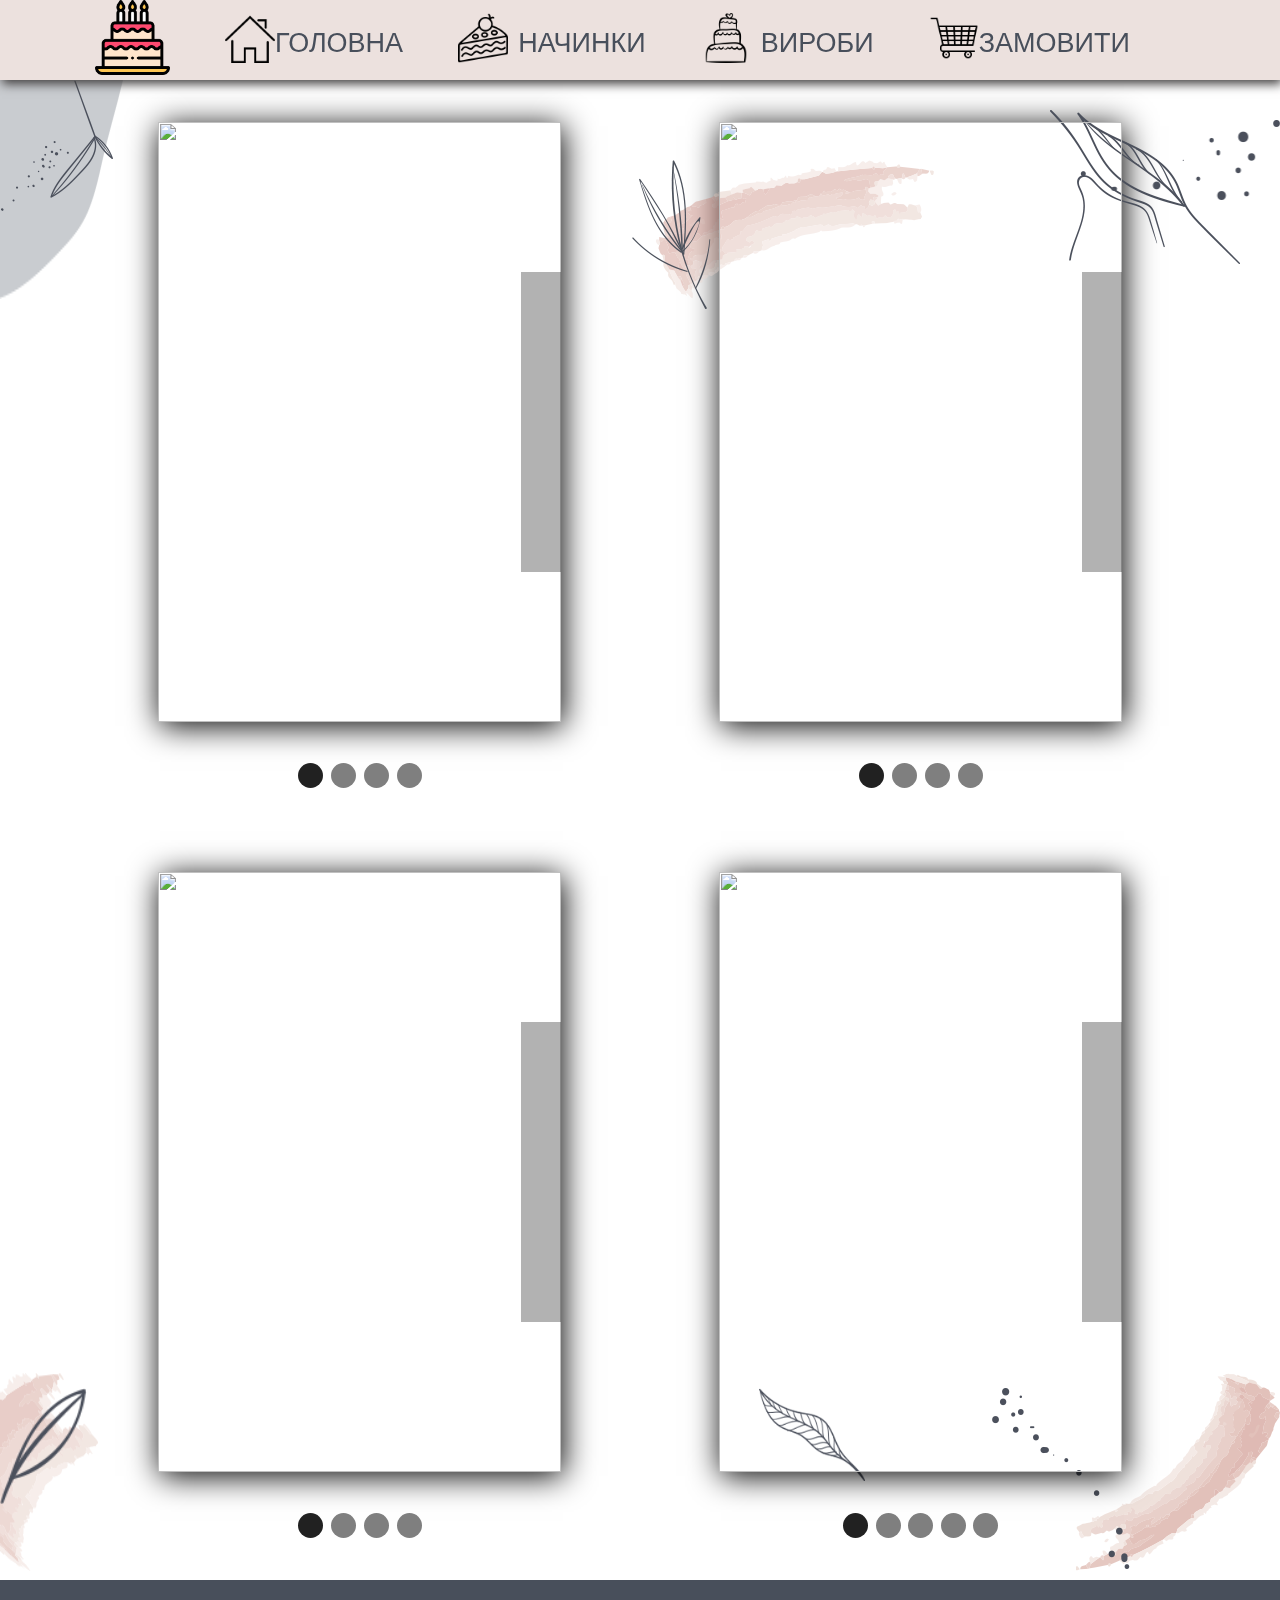
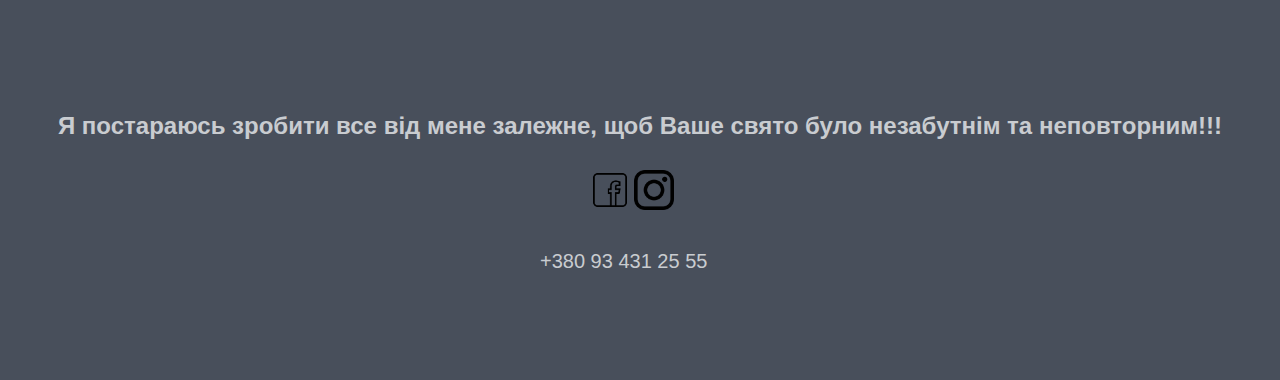
==== nachunki.html @ 6085fb6c "ver2" ====
<!DOCTYPE html>
<html lang="en">
<head>
    <link rel="stylesheet" href="nachunki.css">
    <meta charset="UTF-8">
    <meta http-equiv="X-UA-Compatible" content="IE=edge">
    <title>НАЧИНКИ | Авторська Кондитерська Ірини Бовтач</title>
</head>
<div class="container">
    <!-- HEADER -->
    <div class="header-wrapper">
        <header class="header">
           <div class="header-flex-wrap">
              <img src="logo.png" class="logo-header">
              <div class="navs">
                 <div class="nav1-wrapper">
                    <img src="nav1-icon.png" class="nav1-icon">
                    <a href="index.html" class="nav1"> головна</a>
                 </div>
                 <div class="nav3-wrapper">
                    <img src="nav3-icon.png" class="nav3-icon">
                    <a href="nachunki.html" class="nav3"> начинки</a>
                 </div>
                 <div class="nav4-wrapper">
                    <img src="nav4-icon.png" class="nav4-icon">
                    <a  href="torty.html" class="nav4">  вироби</a>
                 </div>
                 <div class="nav5-wrapper">
                    <img src="nav5-icon.png" class="nav5-icon">
                    <a  class="nav5"> замовити</a>
                 </div>
              </div>
           </div>
        </header>
     </div>
     <div class="main-wrapper">
        <div class="about-me-shapes1">
            <img src="shape-about-me1.png" class="shape-about-me1">
            <img src="shape-about-me2.png" class="shape-about-me2">
            <img src="shape-about-me3.png" class="shape-about-me3">
         </div>
         <div class="about-me-florals1">
            <img src="floral-about-me1.png" class="floral-about-me1">
            <img src="floral-about-me2.png" class="floral-about-me2">
            <img src="floral-about-me3.png" class="floral-about-me3">
         </div>
            <div class="slider1-and-2-wrapper">
                <!-- SLIDER1 -->
                <div class="slider1-wrapper"> 
                    <div class="slider1">
                        <button class="slider1-prev none"></button>
                        <div class="slider1-line">
                            <img src="nachunki/inside1.jpg" class="img1">
                            <img src="nachunki/inside2.jpg" class="img2">
                            <img src="nachunki/inside3.jpg" class="img3">
                            <img src="nachunki/inside4.jpg" class="img4">
                        </div>
                        <button class="slider1-next"></button>
                    </div>
                    <div class="slider1-dots-wrapper">
                        <div class="slider1-dot1 active"></div>
                        <div class="slider1-dot2"></div>
                        <div class="slider1-dot3"></div>
                        <div class="slider1-dot4"></div>
                    </div>
                </div>

                <!-- SLIDER2 -->
                <div class="slider2-wrapper"> 
                    <div class="slider2">
                        <button class="slider2-prev none"></button>
                        <div class="slider2-line">
                            <img src="nachunki/inside5.jpg" class="img5">
                            <img src="nachunki/inside6.jpg" class="img6">
                            <img src="nachunki/inside7.jpg" class="img7">
                            <img src="nachunki/inside8.jpg" class="img8">
                        </div>
                        <button class="slider2-next"></button>
                    </div>
                    <div class="slider2-dots-wrapper">
                        <div class="slider2-dot1 active"></div>
                        <div class="slider2-dot2"></div>
                        <div class="slider2-dot3"></div>
                        <div class="slider2-dot4"></div>
                    </div>
                </div>
            </div>
            <div class="slider3-and-4-wrapper">
                <!-- SLIDER3 -->
                <div class="slider3-wrapper"> 
                    <div class="slider3">
                        <button class="slider3-prev none"></button>
                        <div class="slider3-line">
                            <img src="nachunki/inside9.jpg" class="img9">
                            <img src="nachunki/inside10.jpg" class="img10">
                            <img src="nachunki/inside11.jpg" class="img11">
                            <img src="nachunki/inside12.jpg" class="img12">
                        </div>
                        <button class="slider3-next"></button>
                    </div>
                    <div class="slider3-dots-wrapper">
                        <div class="slider3-dot1 active"></div>
                        <div class="slider3-dot2"></div>
                        <div class="slider3-dot3"></div>
                        <div class="slider3-dot4"></div>
                    </div>
                </div>

                <!-- SLIDER4 -->
                <div class="slider4-wrapper"> 
                    <div class="slider4">
                        <button class="slider4-prev none"></button>
                        <div class="slider4-line">
                            <img src="nachunki/inside13.jpg" class="img13">
                            <img src="nachunki/inside14.jpg" class="img14">
                            <img src="nachunki/inside15.jpg" class="img15">
                            <img src="nachunki/inside16.jpg" class="img16">
                            <img src="nachunki/inside17.jpg" class="img17">
                        </div>
                        <button class="slider4-next"></button>
                    </div>
                    <div class="slider4-dots-wrapper">
                        <div class="slider4-dot1 active"></div>
                        <div class="slider4-dot2"></div>
                        <div class="slider4-dot3"></div>
                        <div class="slider4-dot4"></div>
                        <div class="slider4-dot5"></div>
                    </div>
                </div>
            </div>
            <div class="about-me-shapes2">
                <img src="shape-about-me4.png" class="shape-about-me4">
                <img src="shape-about-me6.png" class="shape-about-me6 ">
             </div>
             <div class="about-me-florals2">
                <img src="floral-about-me4.png" class="floral-about-me4">
                <img src="floral-about-me5.png" class="floral-about-me5">
                <img src="shape-about-me5.png" class="shape-about-me5 ">
             </div>
        </div>


    <!-- CONTACTS -->
    <div class="contacts">
        <h1 class="contacts-h1">Я постараюсь зробити все від мене залежне, щоб Ваше свято було  незабутнім та неповторним!!!</h1>
        <div class="social-wrapper">
           <img src="facebook.png" class="facebook">
           <img src="instagram.png" class="instagram">
        </div>
        <div class="call-wrapper">
           <a class="call" href="tel:+380 93 431 25 55">+380 93 431 25 55</a>
        </div>
     </div>
























     
</div>
    
</body>
<script src="nachunki.js"></script>
</html>
---- nachunki.css ----
html {
    scroll-behavior: smooth;
  }
body{
    font-family: Verdana, Geneva, Tahoma, sans-serif;
    margin: 0;
    padding: 0;
}
h1, h2, h3, h4, h5, h5, h6{
    margin: 0;
}
p{
    margin: 0 0 10px;
}

/*HEADER_________________
_______________________*/
.header-wrapper{
    height: 80px;
    width: 100%;
}

.header{
    box-shadow: 2px 4px 10px rgb(65, 63, 63);
    z-index: 100;
    width: 100%;
    box-sizing: border-box;
    height: 80px;
    position: fixed;
    background-color: #ece1de;
    padding-left: 95px;
    padding-right: 95px;
}
.header-flex-wrap{
    align-items: center;
    box-sizing: border-box;
    justify-content: space-between;
    display: flex;
}
.logo-header{
    cursor: pointer;
    width: 75px;
}
.navs{
    width: 100%;
    display: flex;
    justify-content: space-evenly;
}
.nav1{
    margin-top: 15px;
    cursor: pointer;
    box-sizing: border-box;
    text-transform: uppercase;
    text-decoration: none;
    color: #484f5b;
    font-size: 27px;
}
.nav1-icon{
    width: 50px;
}
.nav2{
    margin-left: 10px;
    margin-top: 15px;
    cursor: pointer;
    text-transform: uppercase;
    text-decoration: none;
    color: #484f5b;
    font-size: 27px;
}
.nav2-icon{
    width: 50px;
}
.nav3{
    margin-left: 10px;
    margin-top: 15px;
    cursor: pointer;
    text-transform: uppercase;
    text-decoration: none;
    color: #484f5b;
    font-size: 27px;
}
.nav3-icon{
    width: 50px;
}
.nav4{
    margin-left: 10px;
    margin-top: 15px;
    cursor: pointer;
    text-transform: uppercase;
    text-decoration: none;
    color: #484f5b;
    font-size: 27px;
}
.nav4-icon{
    width: 50px;
}
.nav5{
    margin-top: 15px;
    cursor: pointer;
    text-transform: uppercase;
    text-decoration: none;
    color: #484f5b;
    font-size: 27px;
}
.nav5-icon{
    width: 50px;
}
.nav1-wrapper{
    cursor: pointer;
    display: flex;
    box-sizing: border-box;
}
.nav2-wrapper{
    cursor: pointer;
    display: flex;
    box-sizing: border-box;
}
.nav3-wrapper{
    cursor: pointer;
    display: flex;
    box-sizing: border-box;
}
.nav4-wrapper{
    cursor: pointer;
    display: flex;
    box-sizing: border-box;
}
.nav5-wrapper{
    cursor: pointer;
    display: flex;
    box-sizing: border-box;
}
/*SLIDER1_________________
_______________________*/

.slider1-wrapper{
    height: 750px;
    justify-content: space-evenly;
    display: flex;
    flex-direction: column;
}
.slider1{
    display: flex;
    box-shadow: 2px 4px 30px #000;
    width:403px;
    height: 600px;
    overflow: hidden;
    margin: 0px auto;
}
.slider1-line{
    position: relative;
    left: 0;
    display: flex;
    width:403px;
    height: 600px;
    transition: 1s;
}
.img1{
    width:403px;
    height: 600px;
}
.img2{
    width:403px;
    height: 600px;
}
.img3{
    width:403px;
    height: 600px;
}
.img4{
    width:403px;
    height: 600px;
}
.slider1-prev{
    margin-top: 150px;
    transition: 0.3s;
    position: absolute;
    z-index: 1;
    height: 300px;
    width: 40px;
    border: none;
    background-color: #000;
    opacity: 0.3;
}
.slider1-prev:hover{
    position: absolute;
    z-index: 1;
    height: 300px;
    width: 40px;
    border: none;
    background-color: #000;
    opacity: 0.87;
}
.slider1-prev.none{
    display: none;
}

.slider1-next{
    visibility: visible;
    margin-left: 363px;
    margin-top: 150px;
    transition: 0.3s;
    position: absolute;
    z-index: 1;
    height: 300px;
    width: 40px;
    border: none;
    background-color: #000;
    opacity: 0.3;
}
.slider1-next:hover{
    opacity: 0.87;
}
.slider1-next.none{
    visibility: hidden;
}




.slider1-dots-wrapper{
    margin: 0px auto;
    justify-content: space-evenly;
    width: 140px;
    display: flex;
}

.slider1-dot1{
    width: 25px;
    height: 25px;
    border-radius: 50%;
    background-color: #000;
    opacity: 0.5;
}
.slider1-dot2{
    width: 25px;
    height: 25px;
    border-radius: 50%;
    background-color: #000;
    opacity: 0.5;
}
.slider1-dot3{
    width: 25px;
    height: 25px;
    border-radius: 50%;
    background-color: #000;
    opacity: 0.5;
}
.slider1-dot4{
    width: 25px;
    height: 25px;
    border-radius: 50%;
    background-color: #000;
    opacity: 0.5;
}

.slider1-dot1:hover{
    width: 25px;
    height: 25px;
    border-radius: 50%;
    background-color: #000;
    opacity: 0.7;
}
.slider1-dot2:hover{
    width: 25px;
    height: 25px;
    border-radius: 50%;
    background-color: #000;
    opacity: 0.7;
}
.slider1-dot3:hover{
    width: 25px;
    height: 25px;
    border-radius: 50%;
    background-color: #000;
    opacity: 0.7;
}
.slider1-dot4:hover{
    width: 25px;
    height: 25px;
    border-radius: 50%;
    background-color: #000;
    opacity: 0.7;
}



.slider1-dot1.active{
    width: 25px;
    height: 25px;
    border-radius: 50%;
    background-color: #000;
    opacity: 0.87;
}
.slider1-dot2.active{
    width: 25px;
    height: 25px;
    border-radius: 50%;
    background-color: #000;
    opacity: 0.87;
}
.slider1-dot3.active{
    width: 25px;
    height: 25px;
    border-radius: 50%;
    background-color: #000;
    opacity: 0.87;
}
.slider1-dot4.active{
    width: 25px;
    height: 25px;
    border-radius: 50%;
    background-color: #000;
    opacity: 0.87;
}






/*SLIDER2_________________
_______________________*/

.slider2-wrapper{
    height: 750px;
    justify-content: space-evenly;
    display: flex;
    flex-direction: column;
}
.slider2{
    display: flex;
    box-shadow: 2px 4px 30px #000;
    width:403px;
    height: 600px;
    overflow: hidden;
    margin: 0px auto;
}
.slider2-line{
    position: relative;
    left: 0;
    display: flex;
    width:403px;
    height: 600px;
    transition: 1s;
}
.img5{
    width:403px;
    height: 600px;
}
.img6{
    width:403px;
    height: 600px;
}
.img7{
    width:403px;
    height: 600px;
}
.img8{
    width:403px;
    height: 600px;
}
.slider2-prev{
    margin-top: 150px;
    transition: 0.3s;
    position: absolute;
    z-index: 1;
    height: 300px;
    width: 40px;
    border: none;
    background-color: #000;
    opacity: 0.3;
}
.slider2-prev:hover{
    position: absolute;
    z-index: 1;
    height: 300px;
    width: 40px;
    border: none;
    background-color: #000;
    opacity: 0.87;
}
.slider2-prev.none{
    display: none;
}

.slider2-next{
    visibility: visible;
    margin-left: 363px;
    margin-top: 150px;
    transition: 0.3s;
    position: absolute;
    z-index: 1;
    height: 300px;
    width: 40px;
    border: none;
    background-color: #000;
    opacity: 0.3;
}
.slider2-next:hover{
    opacity: 0.87;
}
.slider2-next.none{
    visibility: hidden;
}




.slider2-dots-wrapper{
    margin: 0px auto;
    justify-content: space-evenly;
    width: 140px;
    display: flex;
}

.slider2-dot1{
    width: 25px;
    height: 25px;
    border-radius: 50%;
    background-color: #000;
    opacity: 0.5;
}
.slider2-dot2{
    width: 25px;
    height: 25px;
    border-radius: 50%;
    background-color: #000;
    opacity: 0.5;
}
.slider2-dot3{
    width: 25px;
    height: 25px;
    border-radius: 50%;
    background-color: #000;
    opacity: 0.5;
}
.slider2-dot4{
    width: 25px;
    height: 25px;
    border-radius: 50%;
    background-color: #000;
    opacity: 0.5;
}

.slider2-dot1:hover{
    width: 25px;
    height: 25px;
    border-radius: 50%;
    background-color: #000;
    opacity: 0.7;
}
.slider2-dot2:hover{
    width: 25px;
    height: 25px;
    border-radius: 50%;
    background-color: #000;
    opacity: 0.7;
}
.slider2-dot3:hover{
    width: 25px;
    height: 25px;
    border-radius: 50%;
    background-color: #000;
    opacity: 0.7;
}
.slider2-dot4:hover{
    width: 25px;
    height: 25px;
    border-radius: 50%;
    background-color: #000;
    opacity: 0.7;
}



.slider2-dot1.active{
    width: 25px;
    height: 25px;
    border-radius: 50%;
    background-color: #000;
    opacity: 0.87;
}
.slider2-dot2.active{
    width: 25px;
    height: 25px;
    border-radius: 50%;
    background-color: #000;
    opacity: 0.87;
}
.slider2-dot3.active{
    width: 25px;
    height: 25px;
    border-radius: 50%;
    background-color: #000;
    opacity: 0.87;
}
.slider2-dot4.active{
    width: 25px;
    height: 25px;
    border-radius: 50%;
    background-color: #000;
    opacity: 0.87;
}








.slider1-and-2-wrapper{
    justify-content: space-evenly;
    width: 100%;
    display: flex;
}









/*SLIDER3_________________
_______________________*/

.slider3-wrapper{
    height: 750px;
    justify-content: space-evenly;
    display: flex;
    flex-direction: column;
}
.slider3{
    display: flex;
    box-shadow: 2px 4px 30px #000;
    width:403px;
    height: 600px;
    overflow: hidden;
    margin: 0px auto;
}
.slider3-line{
    position: relative;
    left: 0;
    display: flex;
    width:403px;
    height: 600px;
    transition: 1s;
}
.img9{
    width:403px;
    height: 600px;
}
.img10{
    width:403px;
    height: 600px;
}
.img11{
    width:403px;
    height: 600px;
}
.img12{
    width:403px;
    height: 600px;
}
.slider3-prev{
    margin-top: 150px;
    transition: 0.3s;
    position: absolute;
    z-index: 1;
    height: 300px;
    width: 40px;
    border: none;
    background-color: #000;
    opacity: 0.3;
}
.slider3-prev:hover{
    position: absolute;
    z-index: 1;
    height: 300px;
    width: 40px;
    border: none;
    background-color: #000;
    opacity: 0.87;
}
.slider3-prev.none{
    display: none;
}

.slider3-next{
    visibility: visible;
    margin-left: 363px;
    margin-top: 150px;
    transition: 0.3s;
    position: absolute;
    z-index: 1;
    height: 300px;
    width: 40px;
    border: none;
    background-color: #000;
    opacity: 0.3;
}
.slider3-next:hover{
    opacity: 0.87;
}
.slider3-next.none{
    visibility: hidden;
}




.slider3-dots-wrapper{
    margin: 0px auto;
    justify-content: space-evenly;
    width: 140px;
    display: flex;
}

.slider3-dot1{
    width: 25px;
    height: 25px;
    border-radius: 50%;
    background-color: #000;
    opacity: 0.5;
}
.slider3-dot2{
    width: 25px;
    height: 25px;
    border-radius: 50%;
    background-color: #000;
    opacity: 0.5;
}
.slider3-dot3{
    width: 25px;
    height: 25px;
    border-radius: 50%;
    background-color: #000;
    opacity: 0.5;
}
.slider3-dot4{
    width: 25px;
    height: 25px;
    border-radius: 50%;
    background-color: #000;
    opacity: 0.5;
}

.slider3-dot1:hover{
    width: 25px;
    height: 25px;
    border-radius: 50%;
    background-color: #000;
    opacity: 0.7;
}
.slider3-dot2:hover{
    width: 25px;
    height: 25px;
    border-radius: 50%;
    background-color: #000;
    opacity: 0.7;
}
.slider3-dot3:hover{
    width: 25px;
    height: 25px;
    border-radius: 50%;
    background-color: #000;
    opacity: 0.7;
}
.slider3-dot4:hover{
    width: 25px;
    height: 25px;
    border-radius: 50%;
    background-color: #000;
    opacity: 0.7;
}



.slider3-dot1.active{
    width: 25px;
    height: 25px;
    border-radius: 50%;
    background-color: #000;
    opacity: 0.87;
}
.slider3-dot2.active{
    width: 25px;
    height: 25px;
    border-radius: 50%;
    background-color: #000;
    opacity: 0.87;
}
.slider3-dot3.active{
    width: 25px;
    height: 25px;
    border-radius: 50%;
    background-color: #000;
    opacity: 0.87;
}
.slider3-dot4.active{
    width: 25px;
    height: 25px;
    border-radius: 50%;
    background-color: #000;
    opacity: 0.87;
}








/*SLIDER4_________________
_______________________*/

.slider4-wrapper{
    height: 750px;
    justify-content: space-evenly;
    display: flex;
    flex-direction: column;
}
.slider4{
    display: flex;
    box-shadow: 2px 4px 30px #000;
    width:403px;
    height: 600px;
    overflow: hidden;
    margin: 0px auto;
}
.slider4-line{
    position: relative;
    left: 0;
    display: flex;
    width:403px;
    height: 600px;
    transition: 1s;
}
.img13{
    width:403px;
    height: 600px;
}
.img14{
    width:403px;
    height: 600px;
}
.img15{
    width:403px;
    height: 600px;
}
.img16{
    width:403px;
    height: 600px;
}
.img17{
    width:403px;
    height: 600px;
}
.slider4-prev{
    margin-top: 150px;
    transition: 0.3s;
    position: absolute;
    z-index: 1;
    height: 300px;
    width: 40px;
    border: none;
    background-color: #000;
    opacity: 0.3;
}
.slider4-prev:hover{
    position: absolute;
    z-index: 1;
    height: 300px;
    width: 40px;
    border: none;
    background-color: #000;
    opacity: 0.87;
}
.slider4-prev.none{
    display: none;
}

.slider4-next{
    visibility: visible;
    margin-left: 363px;
    margin-top: 150px;
    transition: 0.3s;
    position: absolute;
    z-index: 1;
    height: 300px;
    width: 40px;
    border: none;
    background-color: #000;
    opacity: 0.3;
}
.slider4-next:hover{
    opacity: 0.87;
}
.slider4-next.none{
    visibility: hidden;
}




.slider4-dots-wrapper{
    margin: 0px auto;
    justify-content: space-evenly;
    width: 170px;
    display: flex;
}

.slider4-dot1{
    width: 25px;
    height: 25px;
    border-radius: 50%;
    background-color: #000;
    opacity: 0.5;
}
.slider4-dot2{
    width: 25px;
    height: 25px;
    border-radius: 50%;
    background-color: #000;
    opacity: 0.5;
}
.slider4-dot3{
    width: 25px;
    height: 25px;
    border-radius: 50%;
    background-color: #000;
    opacity: 0.5;
}
.slider4-dot4{
    width: 25px;
    height: 25px;
    border-radius: 50%;
    background-color: #000;
    opacity: 0.5;
}
.slider4-dot5{
    width: 25px;
    height: 25px;
    border-radius: 50%;
    background-color: #000;
    opacity: 0.5;
}

.slider4-dot1:hover{
    width: 25px;
    height: 25px;
    border-radius: 50%;
    background-color: #000;
    opacity: 0.7;
}
.slider4-dot2:hover{
    width: 25px;
    height: 25px;
    border-radius: 50%;
    background-color: #000;
    opacity: 0.7;
}
.slider4-dot3:hover{
    width: 25px;
    height: 25px;
    border-radius: 50%;
    background-color: #000;
    opacity: 0.7;
}
.slider4-dot4:hover{
    width: 25px;
    height: 25px;
    border-radius: 50%;
    background-color: #000;
    opacity: 0.7;
}
.slider4-dot5:hover{
    width: 25px;
    height: 25px;
    border-radius: 50%;
    background-color: #000;
    opacity: 0.7;
}


.slider4-dot1.active{
    width: 25px;
    height: 25px;
    border-radius: 50%;
    background-color: #000;
    opacity: 0.87;
}
.slider4-dot2.active{
    width: 25px;
    height: 25px;
    border-radius: 50%;
    background-color: #000;
    opacity: 0.87;
}
.slider4-dot3.active{
    width: 25px;
    height: 25px;
    border-radius: 50%;
    background-color: #000;
    opacity: 0.87;
}
.slider4-dot4.active{
    width: 25px;
    height: 25px;
    border-radius: 50%;
    background-color: #000;
    opacity: 0.87;
}
.slider4-dot5.active{
    width: 25px;
    height: 25px;
    border-radius: 50%;
    background-color: #000;
    opacity: 0.87;
}





.slider3-and-4-wrapper{
    position: relative;
    z-index: 3;
    display: flex;
    justify-content: space-evenly;
    width: 100%;
}



/*CONTACTS_________________
_______________________*/


.contacts{
    align-content: center;
    padding-top: 25px;
    box-sizing: border-box;
    height: 400px;
    background-color: #484f5b;
}
.social-wrapper{
    margin-top: 30px;
    margin-left: auto;
    margin-right: auto;
    height: 40px;
    width: 100px;
    justify-content: space-between;
    
}
.facebook{
    width: 40px;
}
.instagram{
    width: 40px;
}
.contacts-h1{
    color: #c9ccd0;
    text-align: center;
    width: 100%;
    transition: 1s;
    font-size: 24px;
}
.call-wrapper{
    margin-top: 40px;
    width: 200px;
    margin-left: auto;
    margin-right: auto;
}
.call:hover{
    margin-left: auto;
    margin-right: auto;
    margin-top: 40px;
    text-decoration: none;
    color: #242629;
    font-size: 20px;
}
.call{
    margin-left: auto;
    margin-right: auto;
    margin-top: 40px;
    text-decoration: none;
    color: #c9ccd0;
    font-size: 20px;
}




/*SHAPES_________________
_______________________*/



.shape-about-me1{
    position: relative;
}
.shape-about-me2{
    margin-left: 385px;
    margin-top: 80px;
    position: relative;
}
.shape-about-me3{
    position: relative;
    width: 200px;
    height: 80px;
    margin-top: 40px;
}
.about-me-shapes1{
    width: 100%;
    position: absolute;
    display: flex;
    justify-content: space-between;
}




.floral-about-me1{
    height: 131px;
    position: relative;
}
.floral-about-me2{
    margin-top: 80px;
    margin-left: 180px;
    position: relative;
}
.floral-about-me3{
    margin-top: 30px;
    margin-right: 40px;
    height: 154px;
    position: relative;
}
.about-me-florals1{
    width: 100%;
    position: absolute;
    display: flex;
    justify-content: space-between;
}





.shape-about-me4{
    position: relative;
}
.shape-about-me6{
    position: relative;
}

.about-me-shapes2{
    margin-top: -207px;
    width: 100%;
    position: absolute;
    display: flex;
    justify-content: space-between;
}



.floral-about-me4{
    height: 116px;
    position: relative;
}
.floral-about-me5{
    margin-left: 545px;
    height: 93px;
    position: relative;
}
.shape-about-me5{
    margin-right: 150px;
    height: 181px;
    position: relative;
}

.about-me-florals2{
    margin-top: -192px;
    width: 100%;
    position: absolute;
    display: flex;
    justify-content: space-between;
}
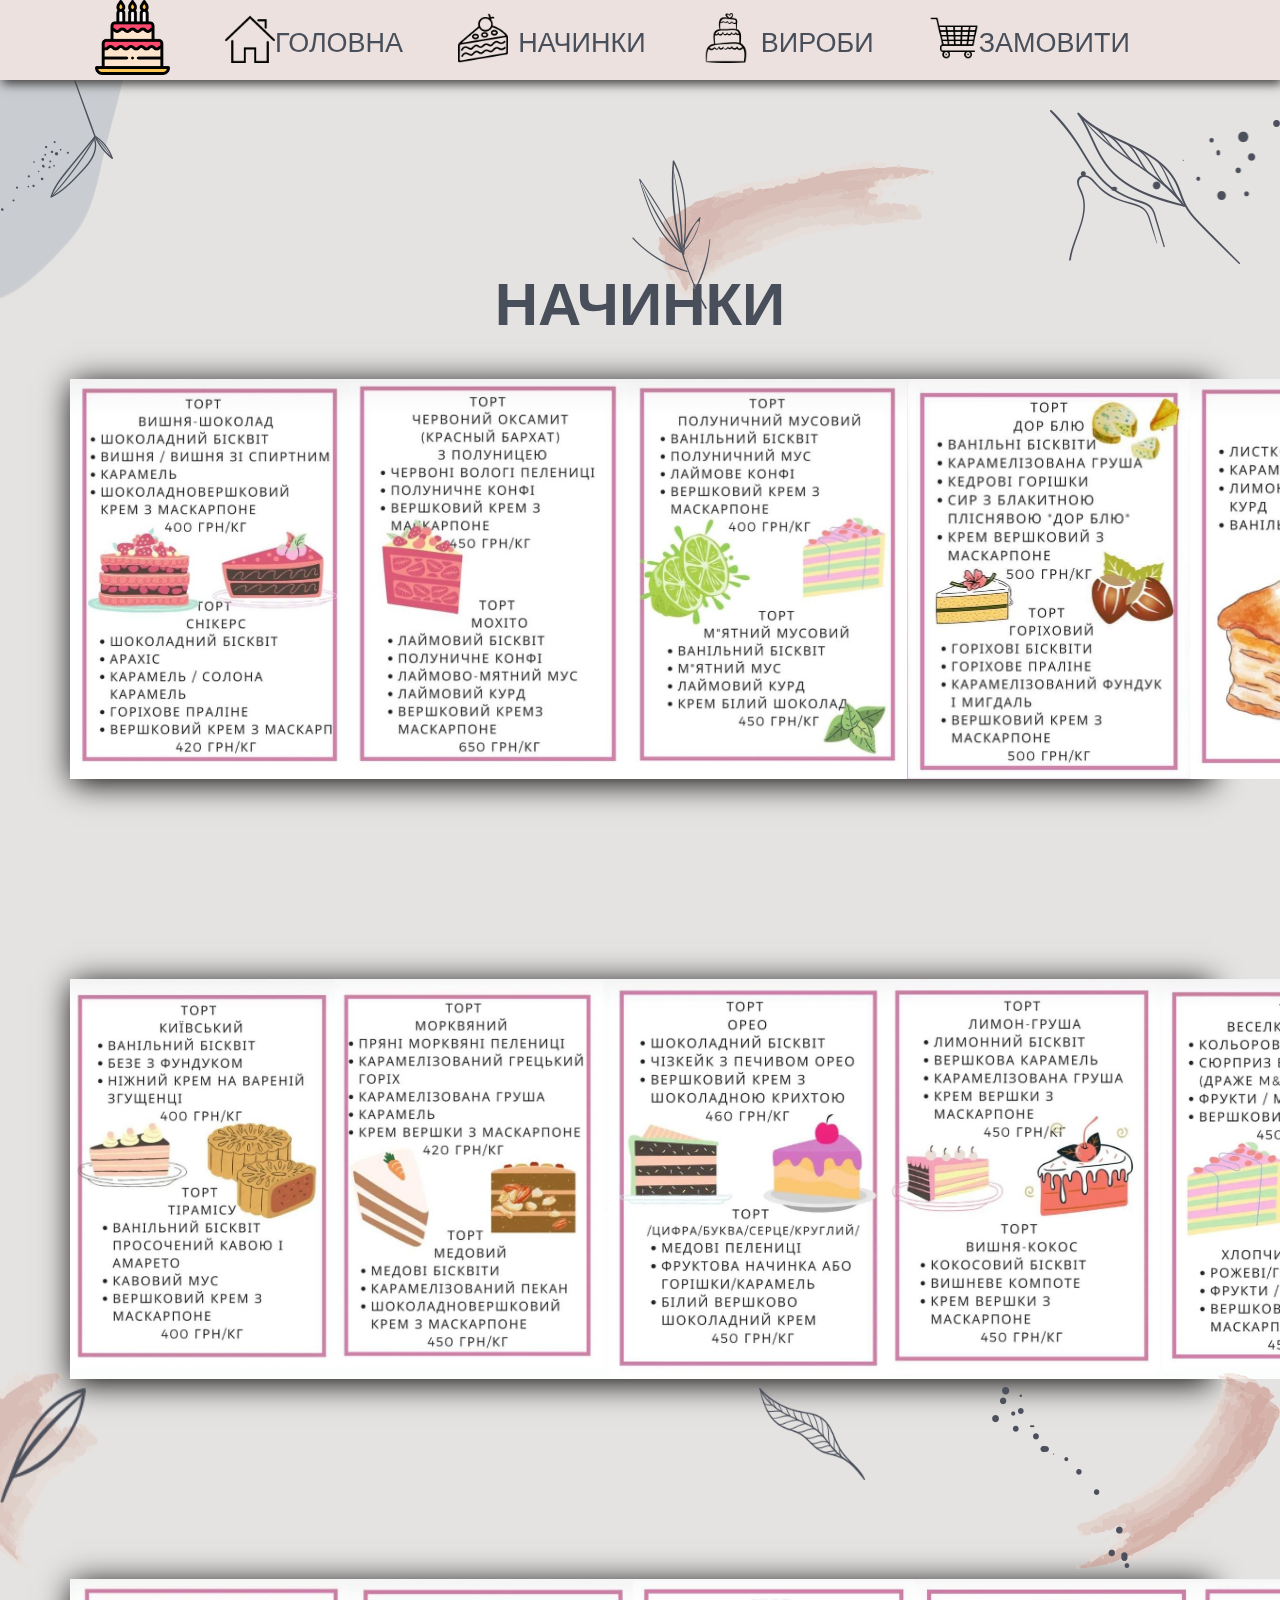
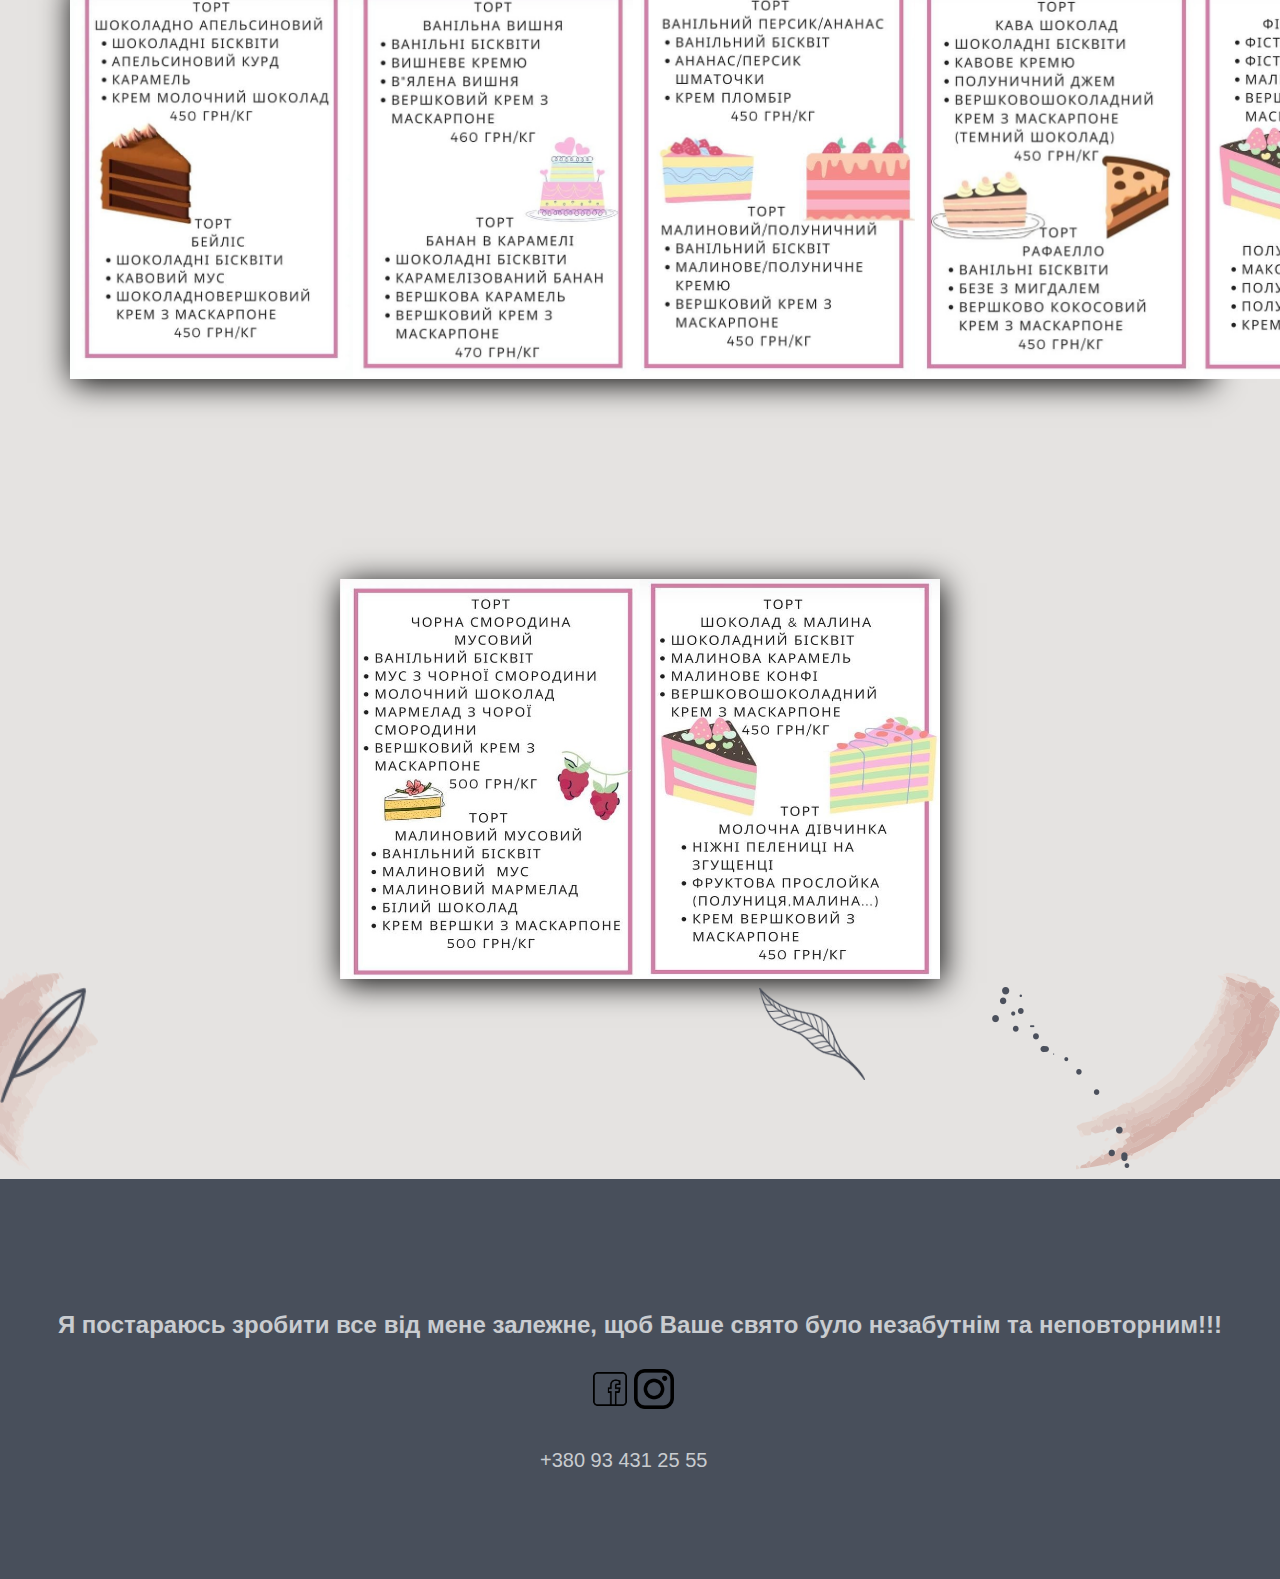
==== commit 55332447: "ver4" ====
--- a/nachunki.html
+++ b/nachunki.html
@@ -6,177 +6,301 @@
     <meta http-equiv="X-UA-Compatible" content="IE=edge">
     <title>НАЧИНКИ | Авторська Кондитерська Ірини Бовтач</title>
 </head>
-<div class="container">
-    <!-- HEADER -->
-    <div class="header-wrapper">
-        <header class="header">
-           <div class="header-flex-wrap">
-              <img src="logo.png" class="logo-header">
-              <div class="navs">
-                 <div class="nav1-wrapper">
-                    <img src="nav1-icon.png" class="nav1-icon">
-                    <a href="index.html" class="nav1"> головна</a>
-                 </div>
-                 <div class="nav3-wrapper">
-                    <img src="nav3-icon.png" class="nav3-icon">
-                    <a href="nachunki.html" class="nav3"> начинки</a>
-                 </div>
-                 <div class="nav4-wrapper">
-                    <img src="nav4-icon.png" class="nav4-icon">
-                    <a  href="torty.html" class="nav4">  вироби</a>
-                 </div>
-                 <div class="nav5-wrapper">
-                    <img src="nav5-icon.png" class="nav5-icon">
-                    <a  class="nav5"> замовити</a>
-                 </div>
-              </div>
-           </div>
-        </header>
-     </div>
-     <div class="main-wrapper">
+<body class="body">
+    <div class="container">
+        
+
+        <!-- HEADER -->
+        <div class="modal1">
+            <div class="modal1-content">
+            <img src="nachunki/inside1.jpg" class="img1-modal">
+        </div>
+        </div>
+
+        <div class="modal2">
+            <div class="modal2-content">
+            <img src="nachunki/inside2.jpg" class="img2-modal">
+        </div>
+        </div>
+
+        <div class="modal3">
+            <div class="modal3-content">
+            <img src="nachunki/inside3.jpg" class="img3-modal">
+        </div>
+        </div>
+
+        <div class="modal4">
+            <div class="modal4-content">
+            <img src="nachunki/inside4.jpg" class="img4-modal">
+        </div>
+        </div>
+
+        <div class="modal5">
+            <div class="modal5-content">
+            <img src="nachunki/inside5.jpg" class="img5-modal">
+        </div>
+        </div>
+
+        <div class="modal6">
+            <div class="modal6-content">
+            <img src="nachunki/inside6.jpg" class="img6-modal">
+        </div>
+        </div>
+
+        <div class="modal7">
+            <div class="modal7-content">
+            <img src="nachunki/inside7.jpg" class="img7-modal">
+        </div>
+        </div>
+
+        <div class="modal8">
+            <div class="modal8-content">
+            <img src="nachunki/inside8.jpg" class="img8-modal">
+        </div>
+        </div>
+
+        <div class="modal9">
+            <div class="modal9-content">
+            <img src="nachunki/inside9.jpg" class="img9-modal">
+        </div>
+        </div>
+
+        <div class="modal10">
+            <div class="modal10-content">
+            <img src="nachunki/inside10.jpg" class="img10-modal">
+        </div>
+        </div>
+
+        <div class="modal11">
+            <div class="modal11-content">
+            <img src="nachunki/inside11.jpg" class="img11-modal">
+        </div>
+        </div>
+
+        <div class="modal12">
+            <div class="modal12-content">
+            <img src="nachunki/inside12.jpg" class="img12-modal">
+        </div>
+        </div>
+
+        <div class="modal13">
+            <div class="modal13-content">
+            <img src="nachunki/inside13.jpg" class="img13-modal">
+        </div>
+        </div>
+
+        <div class="modal14">
+            <div class="modal14-content">
+            <img src="nachunki/inside14.jpg" class="img14-modal">
+        </div>
+        </div>
+
+        <div class="modal15">
+            <div class="modal15-content">
+            <img src="nachunki/inside15.jpg" class="img15-modal">
+        </div>
+        </div>
+
+        <div class="modal16">
+            <div class="modal16-content">
+            <img src="nachunki/inside16.jpg" class="img16-modal">
+        </div>
+        </div>
+
+        <div class="modal17">
+            <div class="modal17-content">
+            <img src="nachunki/inside17.jpg" class="img17-modal">
+        </div>
+        </div>
+
+
+
+
+
+
+
+
+
+
+
+
+
+
+
+
+
+
+
+
+
+
+
+
+
+
+
+
+
+
+
+
+
+
+
+
+
+
+
+
+
+
+
+
+
+
+
+        <div class="header-wrapper">
+            <header class="header">
+            <div class="header-flex-wrap">
+                <img src="logo.png" class="logo-header">
+                <div class="navs">
+                    <div class="nav1-wrapper">
+                        <img src="nav1-icon.png" class="nav1-icon">
+                        <a href="index.html" class="nav1"> головна</a>
+                    </div>
+                    <div class="nav3-wrapper">
+                        <img src="nav3-icon.png" class="nav3-icon">
+                        <a href="nachunki.html" class="nav3"> начинки</a>
+                    </div>
+                    <div class="nav4-wrapper">
+                        <img src="nav4-icon.png" class="nav4-icon">
+                        <a  href="torty.html" class="nav4">  вироби</a>
+                    </div>
+                    <div class="nav5-wrapper">
+                        <img src="nav5-icon.png" class="nav5-icon">
+                        <a  class="nav5"> замовити</a>
+                    </div>
+                </div>
+            </div>
+            </header>
+        </div>
+
+
+
+        
+
+
+
         <div class="about-me-shapes1">
             <img src="shape-about-me1.png" class="shape-about-me1">
             <img src="shape-about-me2.png" class="shape-about-me2">
             <img src="shape-about-me3.png" class="shape-about-me3">
-         </div>
-         <div class="about-me-florals1">
+        </div>
+        <div class="about-me-florals1">
             <img src="floral-about-me1.png" class="floral-about-me1">
             <img src="floral-about-me2.png" class="floral-about-me2">
             <img src="floral-about-me3.png" class="floral-about-me3">
-         </div>
-            <div class="slider1-and-2-wrapper">
-                <!-- SLIDER1 -->
-                <div class="slider1-wrapper"> 
-                    <div class="slider1">
-                        <button class="slider1-prev none"></button>
-                        <div class="slider1-line">
-                            <img src="nachunki/inside1.jpg" class="img1">
-                            <img src="nachunki/inside2.jpg" class="img2">
-                            <img src="nachunki/inside3.jpg" class="img3">
-                            <img src="nachunki/inside4.jpg" class="img4">
-                        </div>
-                        <button class="slider1-next"></button>
-                    </div>
-                    <div class="slider1-dots-wrapper">
-                        <div class="slider1-dot1 active"></div>
-                        <div class="slider1-dot2"></div>
-                        <div class="slider1-dot3"></div>
-                        <div class="slider1-dot4"></div>
-                    </div>
-                </div>
-
-                <!-- SLIDER2 -->
-                <div class="slider2-wrapper"> 
-                    <div class="slider2">
-                        <button class="slider2-prev none"></button>
-                        <div class="slider2-line">
-                            <img src="nachunki/inside5.jpg" class="img5">
-                            <img src="nachunki/inside6.jpg" class="img6">
-                            <img src="nachunki/inside7.jpg" class="img7">
-                            <img src="nachunki/inside8.jpg" class="img8">
-                        </div>
-                        <button class="slider2-next"></button>
-                    </div>
-                    <div class="slider2-dots-wrapper">
-                        <div class="slider2-dot1 active"></div>
-                        <div class="slider2-dot2"></div>
-                        <div class="slider2-dot3"></div>
-                        <div class="slider2-dot4"></div>
-                    </div>
-                </div>
-            </div>
-            <div class="slider3-and-4-wrapper">
-                <!-- SLIDER3 -->
-                <div class="slider3-wrapper"> 
-                    <div class="slider3">
-                        <button class="slider3-prev none"></button>
-                        <div class="slider3-line">
-                            <img src="nachunki/inside9.jpg" class="img9">
-                            <img src="nachunki/inside10.jpg" class="img10">
-                            <img src="nachunki/inside11.jpg" class="img11">
-                            <img src="nachunki/inside12.jpg" class="img12">
-                        </div>
-                        <button class="slider3-next"></button>
-                    </div>
-                    <div class="slider3-dots-wrapper">
-                        <div class="slider3-dot1 active"></div>
-                        <div class="slider3-dot2"></div>
-                        <div class="slider3-dot3"></div>
-                        <div class="slider3-dot4"></div>
-                    </div>
-                </div>
-
-                <!-- SLIDER4 -->
-                <div class="slider4-wrapper"> 
-                    <div class="slider4">
-                        <button class="slider4-prev none"></button>
-                        <div class="slider4-line">
-                            <img src="nachunki/inside13.jpg" class="img13">
-                            <img src="nachunki/inside14.jpg" class="img14">
-                            <img src="nachunki/inside15.jpg" class="img15">
-                            <img src="nachunki/inside16.jpg" class="img16">
-                            <img src="nachunki/inside17.jpg" class="img17">
-                        </div>
-                        <button class="slider4-next"></button>
-                    </div>
-                    <div class="slider4-dots-wrapper">
-                        <div class="slider4-dot1 active"></div>
-                        <div class="slider4-dot2"></div>
-                        <div class="slider4-dot3"></div>
-                        <div class="slider4-dot4"></div>
-                        <div class="slider4-dot5"></div>
-                    </div>
-                </div>
-            </div>
+        </div>
+        <div class="sliders-wrapper">
+            
+            <h1 class="main-h1">начинки</h1>
+
+            <div class="slider1"> 
+                <div class="slider1-line">
+                    <img src="nachunki/inside1.jpg" class="img1">
+                    <img src="nachunki/inside2.jpg" class="img2">
+                    <img src="nachunki/inside3.jpg" class="img3">
+                    <img src="nachunki/inside4.jpg" class="img4">
+                    <img src="nachunki/inside5.jpg" class="img5">
+                </div>
+            </div>
+
+            <div class="slider2"> 
+                <div class="slider2-line">
+                    <img src="nachunki/inside6.jpg" class="img6">
+                    <img src="nachunki/inside7.jpg" class="img7">
+                    <img src="nachunki/inside8.jpg" class="img8">
+                    <img src="nachunki/inside9.jpg" class="img9">
+                    <img src="nachunki/inside10.jpg" class="img10">
+                </div>
+            </div>
+
+
             <div class="about-me-shapes2">
                 <img src="shape-about-me4.png" class="shape-about-me4">
                 <img src="shape-about-me6.png" class="shape-about-me6 ">
-             </div>
-             <div class="about-me-florals2">
+            </div>
+            <div class="about-me-florals2">
                 <img src="floral-about-me4.png" class="floral-about-me4">
                 <img src="floral-about-me5.png" class="floral-about-me5">
                 <img src="shape-about-me5.png" class="shape-about-me5 ">
-             </div>
-        </div>
-
-
-    <!-- CONTACTS -->
-    <div class="contacts">
-        <h1 class="contacts-h1">Я постараюсь зробити все від мене залежне, щоб Ваше свято було  незабутнім та неповторним!!!</h1>
-        <div class="social-wrapper">
-           <img src="facebook.png" class="facebook">
-           <img src="instagram.png" class="instagram">
-        </div>
-        <div class="call-wrapper">
-           <a class="call" href="tel:+380 93 431 25 55">+380 93 431 25 55</a>
-        </div>
-     </div>
-
-
-
-
-
-
-
-
-
-
-
-
-
-
-
-
-
-
-
-
-
-
-
-
-     
-</div>
+            </div>
+
+
+            <div class="slider3"> 
+                <div class="slider3-line">
+                    <img src="nachunki/inside11.jpg" class="img11">
+                    <img src="nachunki/inside12.jpg" class="img12">
+                    <img src="nachunki/inside13.jpg" class="img13">
+                    <img src="nachunki/inside14.jpg" class="img14">
+                    <img src="nachunki/inside15.jpg" class="img15">
+                </div>
+            </div>
+            
+            <div class="slider4"> 
+                <div class="slider4-line">
+                    <img src="nachunki/inside16.jpg" class="img16">
+                    <img src="nachunki/inside17.jpg" class="img17">
+                </div>
+            </div>
+            <div class="about-me-shapes2">
+                <img src="shape-about-me4.png" class="shape-about-me4">
+                <img src="shape-about-me6.png" class="shape-about-me6 ">
+            </div>
+            <div class="about-me-florals2">
+                <img src="floral-about-me4.png" class="floral-about-me4">
+                <img src="floral-about-me5.png" class="floral-about-me5">
+                <img src="shape-about-me5.png" class="shape-about-me5 ">
+            </div>
+        </div>
+
+        <!-- CONTACTS -->
+        <div class="contacts">
+            <h1 class="contacts-h1">Я постараюсь зробити все від мене залежне, щоб Ваше свято було  незабутнім та неповторним!!!</h1>
+            <div class="social-wrapper">
+            <img src="facebook.png" class="facebook">
+            <img src="instagram.png" class="instagram">
+            </div>
+            <div class="call-wrapper">
+            <a class="call" href="tel:+380 93 431 25 55">+380 93 431 25 55</a>
+            </div>
+        </div>
+
+
+
+
+
+
+
+
+
+
+
+
+
+
+
+
+
+
+
+
+
+
+
+
+        
+    </div>
     
 </body>
 <script src="nachunki.js"></script>
--- a/nachunki.css
+++ b/nachunki.css
@@ -2,6 +2,7 @@
     scroll-behavior: smooth;
   }
 body{
+    scroll-behavior: smooth;
     font-family: Verdana, Geneva, Tahoma, sans-serif;
     margin: 0;
     padding: 0;
@@ -15,6 +16,18 @@
 
 /*HEADER_________________
 _______________________*/
+
+
+.main-h1{
+    margin-top: 40px;
+    text-transform: uppercase;
+    color: #484f5b;
+    text-align: center;
+    font-size: 60px;
+}
+
+
+
 .header-wrapper{
     height: 80px;
     width: 100%;
@@ -130,810 +143,909 @@
     display: flex;
     box-sizing: border-box;
 }
+
+
+
+
+
+
 /*SLIDER1_________________
 _______________________*/
-
-.slider1-wrapper{
-    height: 750px;
+.sliders-wrapper{
+    padding-top: 150px;
+    background-color: #e5e3e1;
+}
+
+
+.slider1{
+    margin-top: 40px;
+    height: 600px;
+    padding-left: 70px;
+    padding-right: 70px;
+}
+.slider1-line{
+    box-shadow: 2px 4px 30px #000;
+    display: flex;
+    height: 400px;
+    width: 100%;
     justify-content: space-evenly;
-    display: flex;
-    flex-direction: column;
-}
-.slider1{
-    display: flex;
+}
+
+.img1{
+    cursor: pointer;
+    transition: 0.2s;
+    height: 400px;
+    width: 300px;
+}
+.img2{
+    cursor: pointer;
+    transition: 0.2s;
+    height: 400px;
+    width: 300px;
+}
+.img3{
+    cursor: pointer;
+    transition: 0.2s;
+    height: 400px;
+    width: 300px;
+}
+.img4{
+    cursor: pointer;
+    transition: 0.2s;
+    height: 400px;
+    width: 300px;
+}
+.img5{
+    cursor: pointer;
+    transition: 0.2s;
+    height: 400px;
+    width: 300px;
+}
+
+
+
+.slider2{
+    height: 600px;
+    padding-left: 70px;
+    padding-right: 70px;
+}
+.slider2-line{
     box-shadow: 2px 4px 30px #000;
-    width:403px;
+    display: flex;
+    height: 400px;
+    width: 100%;
+    justify-content: space-evenly;
+}
+
+.img6{
+    cursor: pointer;
+    transition: 0.2s;
+    height: 400px;
+    width: 300px;
+}
+.img7{
+    cursor: pointer;
+    transition: 0.2s;
+    height: 400px;
+    width: 300px;
+}
+.img8{
+    cursor: pointer;
+    transition: 0.2s;
+    height: 400px;
+    width: 300px;
+}
+.img9{
+    cursor: pointer;
+    transition: 0.2s;
+    height: 400px;
+    width: 300px;
+}
+.img10{
+    cursor: pointer;
+    transition: 0.2s;
+    height: 400px;
+    width: 300px;
+}
+
+
+
+.slider3{
     height: 600px;
-    overflow: hidden;
-    margin: 0px auto;
-}
-.slider1-line{
-    position: relative;
-    left: 0;
-    display: flex;
-    width:403px;
+    padding-left: 70px;
+    padding-right: 70px;
+}
+.slider3-line{
+    box-shadow: 2px 4px 30px #000;
+    display: flex;
+    height: 400px;
+    width: 100%;
+    justify-content: space-evenly;
+}
+
+.img11{
+    cursor: pointer;
+    transition: 0.2s;
+    height: 400px;
+    width: 300px;
+}
+.img12{
+    cursor: pointer;
+    transition: 0.2s;
+    height: 400px;
+    width: 300px;
+}
+.img13{
+    cursor: pointer;
+    transition: 0.2s;
+    height: 400px;
+    width: 300px;
+}
+.img14{
+    cursor: pointer;
+    transition: 0.2s;
+    height: 400px;
+    width: 300px;
+}
+.img15{
+    cursor: pointer;
+    transition: 0.2s;
+    height: 400px;
+    width: 300px;
+}
+    
+
+
+.slider4{
     height: 600px;
-    transition: 1s;
-}
-.img1{
-    width:403px;
-    height: 600px;
-}
-.img2{
-    width:403px;
-    height: 600px;
-}
-.img3{
-    width:403px;
-    height: 600px;
-}
-.img4{
-    width:403px;
-    height: 600px;
-}
-.slider1-prev{
-    margin-top: 150px;
-    transition: 0.3s;
-    position: absolute;
-    z-index: 1;
-    height: 300px;
-    width: 40px;
-    border: none;
-    background-color: #000;
-    opacity: 0.3;
-}
-.slider1-prev:hover{
-    position: absolute;
-    z-index: 1;
-    height: 300px;
-    width: 40px;
-    border: none;
-    background-color: #000;
-    opacity: 0.87;
-}
-.slider1-prev.none{
-    display: none;
-}
-
-.slider1-next{
-    visibility: visible;
-    margin-left: 363px;
-    margin-top: 150px;
-    transition: 0.3s;
-    position: absolute;
-    z-index: 1;
-    height: 300px;
-    width: 40px;
-    border: none;
-    background-color: #000;
-    opacity: 0.3;
-}
-.slider1-next:hover{
-    opacity: 0.87;
-}
-.slider1-next.none{
-    visibility: hidden;
-}
-
-
-
-
-.slider1-dots-wrapper{
-    margin: 0px auto;
+    padding-left: 70px;
+    padding-right: 70px;
+}
+.slider4-line{
+    margin-left: auto;
+    margin-right: auto;
+    box-shadow: 2px 4px 30px #000;
+    display: flex;
+    height: 400px;
+    width: 600px;
     justify-content: space-evenly;
-    width: 140px;
-    display: flex;
-}
-
-.slider1-dot1{
-    width: 25px;
-    height: 25px;
-    border-radius: 50%;
-    background-color: #000;
-    opacity: 0.5;
-}
-.slider1-dot2{
-    width: 25px;
-    height: 25px;
-    border-radius: 50%;
-    background-color: #000;
-    opacity: 0.5;
-}
-.slider1-dot3{
-    width: 25px;
-    height: 25px;
-    border-radius: 50%;
-    background-color: #000;
-    opacity: 0.5;
-}
-.slider1-dot4{
-    width: 25px;
-    height: 25px;
-    border-radius: 50%;
-    background-color: #000;
-    opacity: 0.5;
-}
-
-.slider1-dot1:hover{
-    width: 25px;
-    height: 25px;
-    border-radius: 50%;
-    background-color: #000;
-    opacity: 0.7;
-}
-.slider1-dot2:hover{
-    width: 25px;
-    height: 25px;
-    border-radius: 50%;
-    background-color: #000;
-    opacity: 0.7;
-}
-.slider1-dot3:hover{
-    width: 25px;
-    height: 25px;
-    border-radius: 50%;
-    background-color: #000;
-    opacity: 0.7;
-}
-.slider1-dot4:hover{
-    width: 25px;
-    height: 25px;
-    border-radius: 50%;
-    background-color: #000;
-    opacity: 0.7;
-}
-
-
-
-.slider1-dot1.active{
-    width: 25px;
-    height: 25px;
-    border-radius: 50%;
-    background-color: #000;
-    opacity: 0.87;
-}
-.slider1-dot2.active{
-    width: 25px;
-    height: 25px;
-    border-radius: 50%;
-    background-color: #000;
-    opacity: 0.87;
-}
-.slider1-dot3.active{
-    width: 25px;
-    height: 25px;
-    border-radius: 50%;
-    background-color: #000;
-    opacity: 0.87;
-}
-.slider1-dot4.active{
-    width: 25px;
-    height: 25px;
-    border-radius: 50%;
-    background-color: #000;
-    opacity: 0.87;
-}
-
-
-
-
-
-
-/*SLIDER2_________________
-_______________________*/
-
-.slider2-wrapper{
-    height: 750px;
-    justify-content: space-evenly;
-    display: flex;
-    flex-direction: column;
-}
-.slider2{
-    display: flex;
-    box-shadow: 2px 4px 30px #000;
-    width:403px;
-    height: 600px;
-    overflow: hidden;
-    margin: 0px auto;
-}
-.slider2-line{
-    position: relative;
-    left: 0;
-    display: flex;
-    width:403px;
-    height: 600px;
-    transition: 1s;
-}
-.img5{
-    width:403px;
-    height: 600px;
-}
-.img6{
-    width:403px;
-    height: 600px;
-}
-.img7{
-    width:403px;
-    height: 600px;
-}
-.img8{
-    width:403px;
-    height: 600px;
-}
-.slider2-prev{
-    margin-top: 150px;
-    transition: 0.3s;
-    position: absolute;
-    z-index: 1;
-    height: 300px;
-    width: 40px;
-    border: none;
-    background-color: #000;
-    opacity: 0.3;
-}
-.slider2-prev:hover{
-    position: absolute;
-    z-index: 1;
-    height: 300px;
-    width: 40px;
-    border: none;
-    background-color: #000;
-    opacity: 0.87;
-}
-.slider2-prev.none{
-    display: none;
-}
-
-.slider2-next{
-    visibility: visible;
-    margin-left: 363px;
-    margin-top: 150px;
-    transition: 0.3s;
-    position: absolute;
-    z-index: 1;
-    height: 300px;
-    width: 40px;
-    border: none;
-    background-color: #000;
-    opacity: 0.3;
-}
-.slider2-next:hover{
-    opacity: 0.87;
-}
-.slider2-next.none{
-    visibility: hidden;
-}
-
-
-
-
-.slider2-dots-wrapper{
-    margin: 0px auto;
-    justify-content: space-evenly;
-    width: 140px;
-    display: flex;
-}
-
-.slider2-dot1{
-    width: 25px;
-    height: 25px;
-    border-radius: 50%;
-    background-color: #000;
-    opacity: 0.5;
-}
-.slider2-dot2{
-    width: 25px;
-    height: 25px;
-    border-radius: 50%;
-    background-color: #000;
-    opacity: 0.5;
-}
-.slider2-dot3{
-    width: 25px;
-    height: 25px;
-    border-radius: 50%;
-    background-color: #000;
-    opacity: 0.5;
-}
-.slider2-dot4{
-    width: 25px;
-    height: 25px;
-    border-radius: 50%;
-    background-color: #000;
-    opacity: 0.5;
-}
-
-.slider2-dot1:hover{
-    width: 25px;
-    height: 25px;
-    border-radius: 50%;
-    background-color: #000;
-    opacity: 0.7;
-}
-.slider2-dot2:hover{
-    width: 25px;
-    height: 25px;
-    border-radius: 50%;
-    background-color: #000;
-    opacity: 0.7;
-}
-.slider2-dot3:hover{
-    width: 25px;
-    height: 25px;
-    border-radius: 50%;
-    background-color: #000;
-    opacity: 0.7;
-}
-.slider2-dot4:hover{
-    width: 25px;
-    height: 25px;
-    border-radius: 50%;
-    background-color: #000;
-    opacity: 0.7;
-}
-
-
-
-.slider2-dot1.active{
-    width: 25px;
-    height: 25px;
-    border-radius: 50%;
-    background-color: #000;
-    opacity: 0.87;
-}
-.slider2-dot2.active{
-    width: 25px;
-    height: 25px;
-    border-radius: 50%;
-    background-color: #000;
-    opacity: 0.87;
-}
-.slider2-dot3.active{
-    width: 25px;
-    height: 25px;
-    border-radius: 50%;
-    background-color: #000;
-    opacity: 0.87;
-}
-.slider2-dot4.active{
-    width: 25px;
-    height: 25px;
-    border-radius: 50%;
-    background-color: #000;
-    opacity: 0.87;
-}
-
-
-
-
-
-
-
-
-.slider1-and-2-wrapper{
-    justify-content: space-evenly;
-    width: 100%;
-    display: flex;
-}
-
-
-
-
-
-
-
-
-
-/*SLIDER3_________________
-_______________________*/
-
-.slider3-wrapper{
-    height: 750px;
-    justify-content: space-evenly;
-    display: flex;
-    flex-direction: column;
-}
-.slider3{
-    display: flex;
-    box-shadow: 2px 4px 30px #000;
-    width:403px;
-    height: 600px;
-    overflow: hidden;
-    margin: 0px auto;
-}
-.slider3-line{
-    position: relative;
-    left: 0;
-    display: flex;
-    width:403px;
-    height: 600px;
-    transition: 1s;
-}
-.img9{
-    width:403px;
-    height: 600px;
-}
-.img10{
-    width:403px;
-    height: 600px;
-}
-.img11{
-    width:403px;
-    height: 600px;
-}
-.img12{
-    width:403px;
-    height: 600px;
-}
-.slider3-prev{
-    margin-top: 150px;
-    transition: 0.3s;
-    position: absolute;
-    z-index: 1;
-    height: 300px;
-    width: 40px;
-    border: none;
-    background-color: #000;
-    opacity: 0.3;
-}
-.slider3-prev:hover{
-    position: absolute;
-    z-index: 1;
-    height: 300px;
-    width: 40px;
-    border: none;
-    background-color: #000;
-    opacity: 0.87;
-}
-.slider3-prev.none{
-    display: none;
-}
-
-.slider3-next{
-    visibility: visible;
-    margin-left: 363px;
-    margin-top: 150px;
-    transition: 0.3s;
-    position: absolute;
-    z-index: 1;
-    height: 300px;
-    width: 40px;
-    border: none;
-    background-color: #000;
-    opacity: 0.3;
-}
-.slider3-next:hover{
-    opacity: 0.87;
-}
-.slider3-next.none{
-    visibility: hidden;
-}
-
-
-
-
-.slider3-dots-wrapper{
-    margin: 0px auto;
-    justify-content: space-evenly;
-    width: 140px;
-    display: flex;
-}
-
-.slider3-dot1{
-    width: 25px;
-    height: 25px;
-    border-radius: 50%;
-    background-color: #000;
-    opacity: 0.5;
-}
-.slider3-dot2{
-    width: 25px;
-    height: 25px;
-    border-radius: 50%;
-    background-color: #000;
-    opacity: 0.5;
-}
-.slider3-dot3{
-    width: 25px;
-    height: 25px;
-    border-radius: 50%;
-    background-color: #000;
-    opacity: 0.5;
-}
-.slider3-dot4{
-    width: 25px;
-    height: 25px;
-    border-radius: 50%;
-    background-color: #000;
-    opacity: 0.5;
-}
-
-.slider3-dot1:hover{
-    width: 25px;
-    height: 25px;
-    border-radius: 50%;
-    background-color: #000;
-    opacity: 0.7;
-}
-.slider3-dot2:hover{
-    width: 25px;
-    height: 25px;
-    border-radius: 50%;
-    background-color: #000;
-    opacity: 0.7;
-}
-.slider3-dot3:hover{
-    width: 25px;
-    height: 25px;
-    border-radius: 50%;
-    background-color: #000;
-    opacity: 0.7;
-}
-.slider3-dot4:hover{
-    width: 25px;
-    height: 25px;
-    border-radius: 50%;
-    background-color: #000;
-    opacity: 0.7;
-}
-
-
-
-.slider3-dot1.active{
-    width: 25px;
-    height: 25px;
-    border-radius: 50%;
-    background-color: #000;
-    opacity: 0.87;
-}
-.slider3-dot2.active{
-    width: 25px;
-    height: 25px;
-    border-radius: 50%;
-    background-color: #000;
-    opacity: 0.87;
-}
-.slider3-dot3.active{
-    width: 25px;
-    height: 25px;
-    border-radius: 50%;
-    background-color: #000;
-    opacity: 0.87;
-}
-.slider3-dot4.active{
-    width: 25px;
-    height: 25px;
-    border-radius: 50%;
-    background-color: #000;
-    opacity: 0.87;
-}
-
-
-
-
-
-
-
-
-/*SLIDER4_________________
-_______________________*/
-
-.slider4-wrapper{
-    height: 750px;
-    justify-content: space-evenly;
-    display: flex;
-    flex-direction: column;
-}
-.slider4{
-    display: flex;
-    box-shadow: 2px 4px 30px #000;
-    width:403px;
-    height: 600px;
-    overflow: hidden;
-    margin: 0px auto;
-}
-.slider4-line{
-    position: relative;
-    left: 0;
-    display: flex;
-    width:403px;
-    height: 600px;
-    transition: 1s;
-}
-.img13{
-    width:403px;
-    height: 600px;
-}
-.img14{
-    width:403px;
-    height: 600px;
-}
-.img15{
-    width:403px;
-    height: 600px;
-}
+}
+
 .img16{
-    width:403px;
-    height: 600px;
+    cursor: pointer;
+    transition: 0.2s;
+    height: 400px;
+    width: 300px;
 }
 .img17{
-    width:403px;
-    height: 600px;
-}
-.slider4-prev{
-    margin-top: 150px;
-    transition: 0.3s;
-    position: absolute;
-    z-index: 1;
-    height: 300px;
-    width: 40px;
-    border: none;
-    background-color: #000;
-    opacity: 0.3;
-}
-.slider4-prev:hover{
-    position: absolute;
-    z-index: 1;
-    height: 300px;
-    width: 40px;
-    border: none;
-    background-color: #000;
-    opacity: 0.87;
-}
-.slider4-prev.none{
-    display: none;
-}
-
-.slider4-next{
-    visibility: visible;
-    margin-left: 363px;
-    margin-top: 150px;
-    transition: 0.3s;
-    position: absolute;
-    z-index: 1;
-    height: 300px;
-    width: 40px;
-    border: none;
-    background-color: #000;
-    opacity: 0.3;
-}
-.slider4-next:hover{
-    opacity: 0.87;
-}
-.slider4-next.none{
-    visibility: hidden;
-}
-
-
-
-
-.slider4-dots-wrapper{
-    margin: 0px auto;
-    justify-content: space-evenly;
-    width: 170px;
-    display: flex;
-}
-
-.slider4-dot1{
-    width: 25px;
-    height: 25px;
-    border-radius: 50%;
-    background-color: #000;
-    opacity: 0.5;
-}
-.slider4-dot2{
-    width: 25px;
-    height: 25px;
-    border-radius: 50%;
-    background-color: #000;
-    opacity: 0.5;
-}
-.slider4-dot3{
-    width: 25px;
-    height: 25px;
-    border-radius: 50%;
-    background-color: #000;
-    opacity: 0.5;
-}
-.slider4-dot4{
-    width: 25px;
-    height: 25px;
-    border-radius: 50%;
-    background-color: #000;
-    opacity: 0.5;
-}
-.slider4-dot5{
-    width: 25px;
-    height: 25px;
-    border-radius: 50%;
-    background-color: #000;
-    opacity: 0.5;
-}
-
-.slider4-dot1:hover{
-    width: 25px;
-    height: 25px;
-    border-radius: 50%;
-    background-color: #000;
-    opacity: 0.7;
-}
-.slider4-dot2:hover{
-    width: 25px;
-    height: 25px;
-    border-radius: 50%;
-    background-color: #000;
-    opacity: 0.7;
-}
-.slider4-dot3:hover{
-    width: 25px;
-    height: 25px;
-    border-radius: 50%;
-    background-color: #000;
-    opacity: 0.7;
-}
-.slider4-dot4:hover{
-    width: 25px;
-    height: 25px;
-    border-radius: 50%;
-    background-color: #000;
-    opacity: 0.7;
-}
-.slider4-dot5:hover{
-    width: 25px;
-    height: 25px;
-    border-radius: 50%;
-    background-color: #000;
-    opacity: 0.7;
-}
-
-
-.slider4-dot1.active{
-    width: 25px;
-    height: 25px;
-    border-radius: 50%;
-    background-color: #000;
-    opacity: 0.87;
-}
-.slider4-dot2.active{
-    width: 25px;
-    height: 25px;
-    border-radius: 50%;
-    background-color: #000;
-    opacity: 0.87;
-}
-.slider4-dot3.active{
-    width: 25px;
-    height: 25px;
-    border-radius: 50%;
-    background-color: #000;
-    opacity: 0.87;
-}
-.slider4-dot4.active{
-    width: 25px;
-    height: 25px;
-    border-radius: 50%;
-    background-color: #000;
-    opacity: 0.87;
-}
-.slider4-dot5.active{
-    width: 25px;
-    height: 25px;
-    border-radius: 50%;
-    background-color: #000;
-    opacity: 0.87;
-}
-
-
-
-
-
-.slider3-and-4-wrapper{
-    position: relative;
-    z-index: 3;
-    display: flex;
-    justify-content: space-evenly;
-    width: 100%;
-}
+    cursor: pointer;
+    transition: 0.2s;
+    height: 400px;
+    width: 300px;
+}
+
+
+
+.img1:hover{
+    transition: 0.2s;
+    filter: blur(4px);
+    height: 400px;
+    width: 300px;
+}
+.img2:hover{
+    transition: 0.2s;
+    filter: blur(4px);
+    height: 400px;
+    width: 300px;
+}
+.img3:hover{
+    transition: 0.2s;
+    filter: blur(4px);
+    height: 400px;
+    width: 300px;
+}
+.img4:hover{
+    transition: 0.2s;
+    filter: blur(4px);
+    height: 400px;
+    width: 300px;
+}
+.img5:hover{
+    transition: 0.2s;
+    filter: blur(4px);
+    height: 400px;
+    width: 300px;
+}
+.img6:hover{
+    transition: 0.2s;
+    filter: blur(4px);
+    height: 400px;
+    width: 300px;
+}
+.img7:hover{
+    transition: 0.2s;
+    filter: blur(4px);
+    height: 400px;
+    width: 300px;
+}
+.img8:hover{
+    transition: 0.2s;
+    filter: blur(4px);
+    height: 400px;
+    width: 300px;
+}
+.img9:hover{
+    transition: 0.2s;
+    filter: blur(4px);
+    height: 400px;
+    width: 300px;
+}
+.img10:hover{
+    transition: 0.2s;
+    filter: blur(4px);
+    height: 400px;
+    width: 300px;
+}
+.img11:hover{
+    transition: 0.2s;
+    filter: blur(4px);
+    height: 400px;
+    width: 300px;
+}
+.img12:hover{
+    transition: 0.2s;
+    filter: blur(4px);
+    height: 400px;
+    width: 300px;
+}
+.img13:hover{
+    transition: 0.2s;
+    filter: blur(4px);
+    height: 400px;
+    width: 300px;
+}
+.img14:hover{
+    transition: 0.2s;
+    filter: blur(4px);
+    height: 400px;
+    width: 300px;
+}
+.img15:hover{
+    transition: 0.2s;
+    filter: blur(4px);
+    height: 400px;
+    width: 300px;
+}
+.img16:hover{
+    transition: 0.2s;
+    filter: blur(4px);
+    height: 400px;
+    width: 300px;
+}
+.img17:hover{
+    transition: 0.2s;
+    filter: blur(4px);
+    height: 400px;
+    width: 300px;
+}
+
+.modal1.active{
+    cursor: pointer;
+    visibility: visible;
+    align-items: center;
+    z-index: 10001;
+    position: fixed;
+    max-width: 100%;
+    height: 100%;
+    width: 100%;
+    background-color: rgba(0, 0, 0, 0.9);
+}
+
+.modal1{
+    cursor: pointer;
+    visibility: hidden;
+    align-items: center;
+    z-index: 10001;
+    position: fixed;
+    max-width: 100%;
+    height: 100%;
+    width: 100%;
+    background-color: rgba(0, 0, 0, 0.9);
+}
+.img1-modal{
+    opacity: 1;
+    width: 550px;
+}
+.modal1-content{
+    opacity: 1;
+    width: 550px;
+    margin-left: auto;
+    margin-right: auto;
+}
+
+.modal2.active{
+    cursor: pointer;
+    visibility: visible;
+    align-items: center;
+    z-index: 10001;
+    position: fixed;
+    max-width: 100%;
+    height: 100%;
+    width: 100%;
+    background-color: rgba(0, 0, 0, 0.9);
+}
+
+.modal2{
+    cursor: pointer;
+    visibility: hidden;
+    align-items: center;
+    z-index: 10001;
+    position: fixed;
+    max-width: 100%;
+    height: 100%;
+    width: 100%;
+    background-color: rgba(0, 0, 0, 0.9);
+}
+.img2-modal{
+    opacity: 1;
+    width: 550px;
+}
+.modal2-content{
+    opacity: 1;
+    width: 550px;
+    margin-left: auto;
+    margin-right: auto;
+}
+.modal3.active{
+    cursor: pointer;
+    visibility: visible;
+    align-items: center;
+    z-index: 10001;
+    position: fixed;
+    max-width: 100%;
+    height: 100%;
+    width: 100%;
+    background-color: rgba(0, 0, 0, 0.9);
+}
+
+.modal3{
+    cursor: pointer;
+    visibility: hidden;
+    align-items: center;
+    z-index: 10001;
+    position: fixed;
+    max-width: 100%;
+    height: 100%;
+    width: 100%;
+    background-color: rgba(0, 0, 0, 0.9);
+}
+.img3-modal{
+    opacity: 1;
+    width: 550px;
+}
+.modal3-content{
+    opacity: 1;
+    width: 550px;
+    margin-left: auto;
+    margin-right: auto;
+}
+.modal4.active{
+    cursor: pointer;
+    visibility: visible;
+    align-items: center;
+    z-index: 10001;
+    position: fixed;
+    max-width: 100%;
+    height: 100%;
+    width: 100%;
+    background-color: rgba(0, 0, 0, 0.9);
+}
+
+.modal4{
+    cursor: pointer;
+    visibility: hidden;
+    align-items: center;
+    z-index: 10001;
+    position: fixed;
+    max-width: 100%;
+    height: 100%;
+    width: 100%;
+    background-color: rgba(0, 0, 0, 0.9);
+}
+.img4-modal{
+    opacity: 1;
+    width: 550px;
+}
+.modal4-content{
+    opacity: 1;
+    width: 550px;
+    margin-left: auto;
+    margin-right: auto;
+}
+.modal5.active{
+    cursor: pointer;
+    visibility: visible;
+    align-items: center;
+    z-index: 10001;
+    position: fixed;
+    max-width: 100%;
+    height: 100%;
+    width: 100%;
+    background-color: rgba(0, 0, 0, 0.9);
+}
+
+.modal5{
+    cursor: pointer;
+    visibility: hidden;
+    align-items: center;
+    z-index: 10001;
+    position: fixed;
+    max-width: 100%;
+    height: 100%;
+    width: 100%;
+    background-color: rgba(0, 0, 0, 0.9);
+}
+.img5-modal{
+    opacity: 1;
+    width: 550px;
+}
+.modal5-content{
+    opacity: 1;
+    width: 550px;
+    margin-left: auto;
+    margin-right: auto;
+}
+.modal6.active{
+    cursor: pointer;
+    visibility: visible;
+    align-items: center;
+    z-index: 10001;
+    position: fixed;
+    max-width: 100%;
+    height: 100%;
+    width: 100%;
+    background-color: rgba(0, 0, 0, 0.9);
+}
+
+.modal6{
+    cursor: pointer;
+    visibility: hidden;
+    align-items: center;
+    z-index: 10001;
+    position: fixed;
+    max-width: 100%;
+    height: 100%;
+    width: 100%;
+    background-color: rgba(0, 0, 0, 0.9);
+}
+.img6-modal{
+    opacity: 1;
+    width: 550px;
+}
+.modal6-content{
+    opacity: 1;
+    width: 550px;
+    margin-left: auto;
+    margin-right: auto;
+}
+.modal7.active{
+    cursor: pointer;
+    visibility: visible;
+    align-items: center;
+    z-index: 10001;
+    position: fixed;
+    max-width: 100%;
+    height: 100%;
+    width: 100%;
+    background-color: rgba(0, 0, 0, 0.9);
+}
+
+.modal7{
+    cursor: pointer;
+    visibility: hidden;
+    align-items: center;
+    z-index: 10001;
+    position: fixed;
+    max-width: 100%;
+    height: 100%;
+    width: 100%;
+    background-color: rgba(0, 0, 0, 0.9);
+}
+.img7-modal{
+    opacity: 1;
+    width: 550px;
+}
+.modal7-content{
+    opacity: 1;
+    width: 550px;
+    margin-left: auto;
+    margin-right: auto;
+}
+.modal8.active{
+    cursor: pointer;
+    visibility: visible;
+    align-items: center;
+    z-index: 10001;
+    position: fixed;
+    max-width: 100%;
+    height: 100%;
+    width: 100%;
+    background-color: rgba(0, 0, 0, 0.9);
+}
+
+.modal8{
+    cursor: pointer;
+    visibility: hidden;
+    align-items: center;
+    z-index: 10001;
+    position: fixed;
+    max-width: 100%;
+    height: 100%;
+    width: 100%;
+    background-color: rgba(0, 0, 0, 0.9);
+}
+.img8-modal{
+    opacity: 1;
+    width: 550px;
+}
+.modal8-content{
+    opacity: 1;
+    width: 550px;
+    margin-left: auto;
+    margin-right: auto;
+}
+.modal9.active{
+    cursor: pointer;
+    visibility: visible;
+    align-items: center;
+    z-index: 10001;
+    position: fixed;
+    max-width: 100%;
+    height: 100%;
+    width: 100%;
+    background-color: rgba(0, 0, 0, 0.9);
+}
+
+.modal9{
+    cursor: pointer;
+    visibility: hidden;
+    align-items: center;
+    z-index: 10001;
+    position: fixed;
+    max-width: 100%;
+    height: 100%;
+    width: 100%;
+    background-color: rgba(0, 0, 0, 0.9);
+}
+.img9-modal{
+    opacity: 1;
+    width: 550px;
+}
+.modal9-content{
+    opacity: 1;
+    width: 550px;
+    margin-left: auto;
+    margin-right: auto;
+}
+.modal10.active{
+    cursor: pointer;
+    visibility: visible;
+    align-items: center;
+    z-index: 10001;
+    position: fixed;
+    max-width: 100%;
+    height: 100%;
+    width: 100%;
+    background-color: rgba(0, 0, 0, 0.9);
+}
+
+.modal10{
+    cursor: pointer;
+    visibility: hidden;
+    align-items: center;
+    z-index: 10001;
+    position: fixed;
+    max-width: 100%;
+    height: 100%;
+    width: 100%;
+    background-color: rgba(0, 0, 0, 0.9);
+}
+.img10-modal{
+    opacity: 1;
+    width: 550px;
+}
+.modal10-content{
+    opacity: 1;
+    width: 550px;
+    margin-left: auto;
+    margin-right: auto;
+}
+.modal11.active{
+    cursor: pointer;
+    visibility: visible;
+    align-items: center;
+    z-index: 10001;
+    position: fixed;
+    max-width: 100%;
+    height: 100%;
+    width: 100%;
+    background-color: rgba(0, 0, 0, 0.9);
+}
+
+.modal11{
+    cursor: pointer;
+    visibility: hidden;
+    align-items: center;
+    z-index: 10001;
+    position: fixed;
+    max-width: 100%;
+    height: 100%;
+    width: 100%;
+    background-color: rgba(0, 0, 0, 0.9);
+}
+.img11-modal{
+    opacity: 1;
+    width: 550px;
+}
+.modal11-content{
+    opacity: 1;
+    width: 550px;
+    margin-left: auto;
+    margin-right: auto;
+}
+.modal12.active{
+    cursor: pointer;
+    visibility: visible;
+    align-items: center;
+    z-index: 10001;
+    position: fixed;
+    max-width: 100%;
+    height: 100%;
+    width: 100%;
+    background-color: rgba(0, 0, 0, 0.9);
+}
+
+.modal12{
+    cursor: pointer;
+    visibility: hidden;
+    align-items: center;
+    z-index: 10001;
+    position: fixed;
+    max-width: 100%;
+    height: 100%;
+    width: 100%;
+    background-color: rgba(0, 0, 0, 0.9);
+}
+.img12-modal{
+    opacity: 1;
+    width: 550px;
+}
+.modal12-content{
+    opacity: 1;
+    width: 550px;
+    margin-left: auto;
+    margin-right: auto;
+}
+.modal13.active{
+    cursor: pointer;
+    visibility: visible;
+    align-items: center;
+    z-index: 10001;
+    position: fixed;
+    max-width: 100%;
+    height: 100%;
+    width: 100%;
+    background-color: rgba(0, 0, 0, 0.9);
+}
+
+.modal13{
+    cursor: pointer;
+    visibility: hidden;
+    align-items: center;
+    z-index: 10001;
+    position: fixed;
+    max-width: 100%;
+    height: 100%;
+    width: 100%;
+    background-color: rgba(0, 0, 0, 0.9);
+}
+.img13-modal{
+    opacity: 1;
+    width: 550px;
+}
+.modal13-content{
+    opacity: 1;
+    width: 550px;
+    margin-left: auto;
+    margin-right: auto;
+}
+.modal14.active{
+    cursor: pointer;
+    visibility: visible;
+    align-items: center;
+    z-index: 10001;
+    position: fixed;
+    max-width: 100%;
+    height: 100%;
+    width: 100%;
+    background-color: rgba(0, 0, 0, 0.9);
+}
+
+.modal14{
+    cursor: pointer;
+    visibility: hidden;
+    align-items: center;
+    z-index: 10001;
+    position: fixed;
+    max-width: 100%;
+    height: 100%;
+    width: 100%;
+    background-color: rgba(0, 0, 0, 0.9);
+}
+.img14-modal{
+    opacity: 1;
+    width: 550px;
+}
+.modal14-content{
+    opacity: 1;
+    width: 550px;
+    margin-left: auto;
+    margin-right: auto;
+}
+.modal15.active{
+    cursor: pointer;
+    visibility: visible;
+    align-items: center;
+    z-index: 10001;
+    position: fixed;
+    max-width: 100%;
+    height: 100%;
+    width: 100%;
+    background-color: rgba(0, 0, 0, 0.9);
+}
+
+.modal15{
+    cursor: pointer;
+    visibility: hidden;
+    align-items: center;
+    z-index: 10001;
+    position: fixed;
+    max-width: 100%;
+    height: 100%;
+    width: 100%;
+    background-color: rgba(0, 0, 0, 0.9);
+}
+.img15-modal{
+    opacity: 1;
+    width: 550px;
+}
+.modal15-content{
+    opacity: 1;
+    width: 550px;
+    margin-left: auto;
+    margin-right: auto;
+}
+.modal16.active{
+    cursor: pointer;
+    visibility: visible;
+    align-items: center;
+    z-index: 10001;
+    position: fixed;
+    max-width: 100%;
+    height: 100%;
+    width: 100%;
+    background-color: rgba(0, 0, 0, 0.9);
+}
+
+.modal16{
+    cursor: pointer;
+    visibility: hidden;
+    align-items: center;
+    z-index: 10001;
+    position: fixed;
+    max-width: 100%;
+    height: 100%;
+    width: 100%;
+    background-color: rgba(0, 0, 0, 0.9);
+}
+.img16-modal{
+    opacity: 1;
+    width: 550px;
+}
+.modal16-content{
+    opacity: 1;
+    width: 550px;
+    margin-left: auto;
+    margin-right: auto;
+}
+.modal17.active{
+    cursor: pointer;
+    visibility: visible;
+    align-items: center;
+    z-index: 10001;
+    position: fixed;
+    max-width: 100%;
+    height: 100%;
+    width: 100%;
+    background-color: rgba(0, 0, 0, 0.9);
+}
+
+.modal17{
+    cursor: pointer;
+    visibility: hidden;
+    align-items: center;
+    z-index: 10001;
+    position: fixed;
+    max-width: 100%;
+    height: 100%;
+    width: 100%;
+    background-color: rgba(0, 0, 0, 0.9);
+}
+.img17-modal{
+    opacity: 1;
+    width: 550px;
+}
+.modal17-content{
+    opacity: 1;
+    width: 550px;
+    margin-left: auto;
+    margin-right: auto;
+}
+
+
+
+
+
+
+
+
+
+
+
+
+
+
+
+
+
+
+
+
+
+
+
+
+
+
+
+
+
+
+
+
+
+
+
+
+
+
+
+
+
+
+
+
+
+
+
+
+
+
+
+
+
+
+
 
 
 
